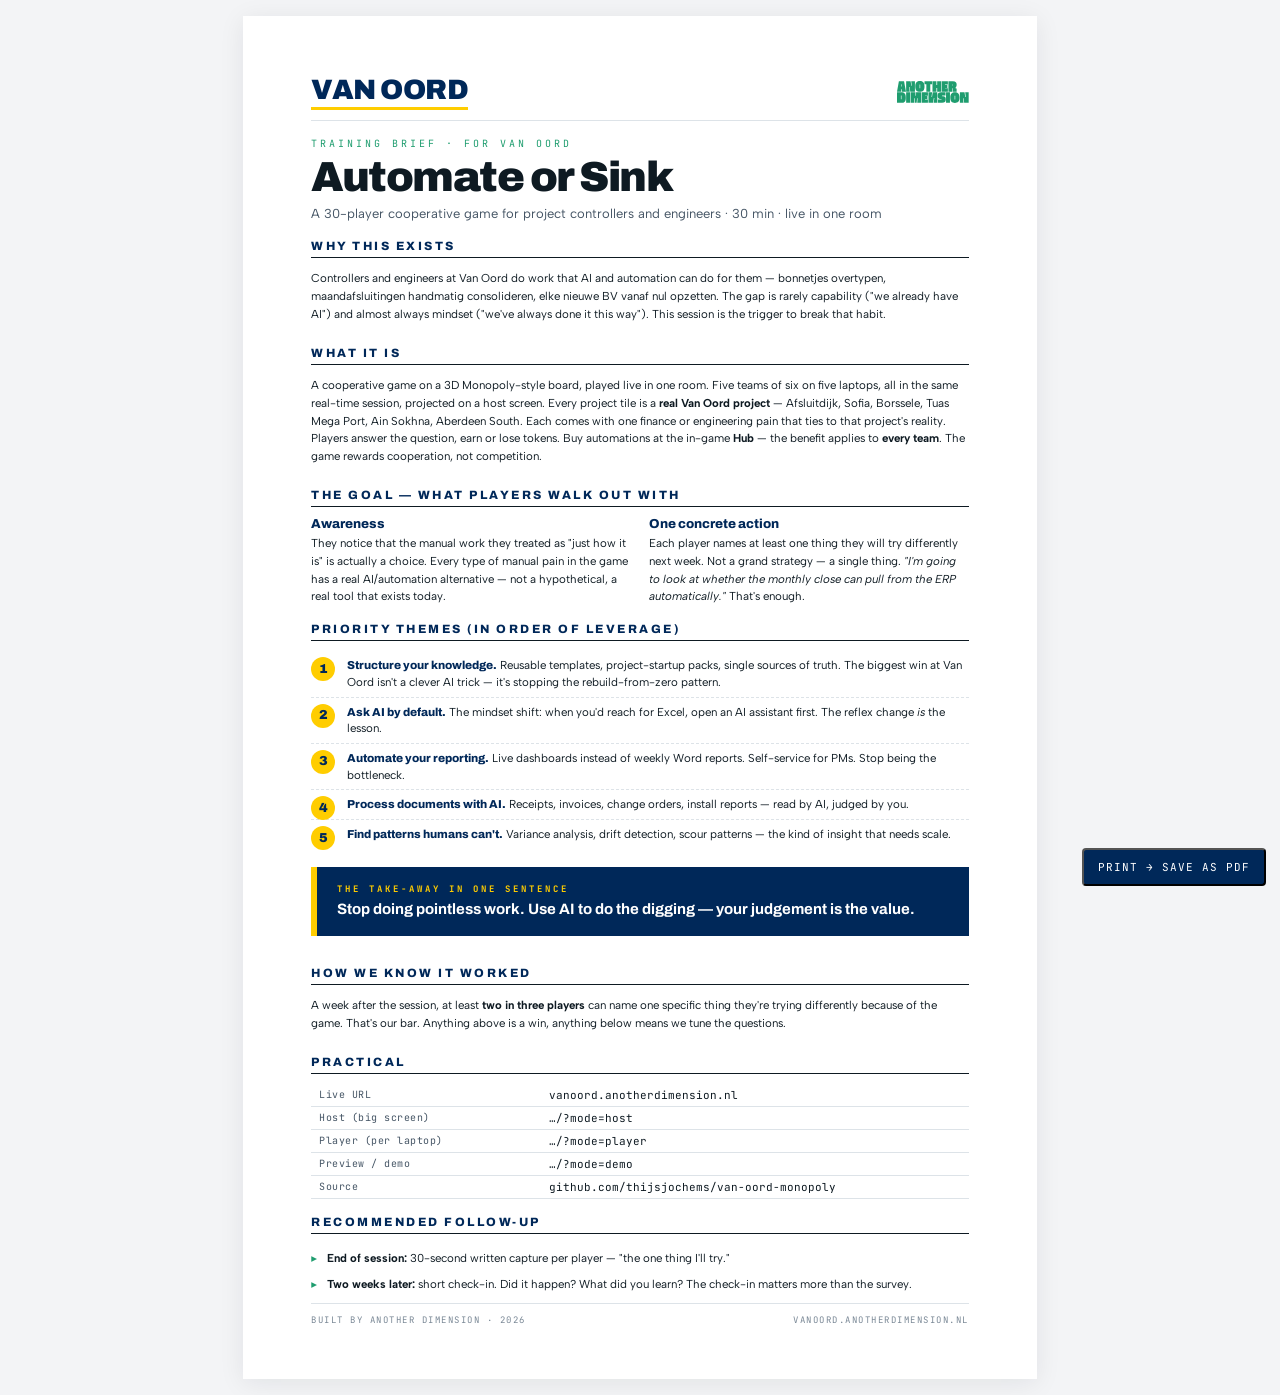
==== briefing.html @ 9d9e0f84 "Add BRIEFING.md + printable briefing.html (one-pager for the client) - BRIEFING.md: markdown source," ====
<!doctype html>
<html lang="en">
<head>
  <meta charset="utf-8">
  <title>Briefing — Van Oord · Automate or Sink</title>
  <meta name="viewport" content="width=device-width, initial-scale=1">
  <link rel="preconnect" href="https://fonts.googleapis.com">
  <link rel="preconnect" href="https://fonts.gstatic.com" crossorigin>
  <link href="https://fonts.googleapis.com/css2?family=Archivo:wght@400;500;700;800;900&family=Albert+Sans:wght@400;500;600;700&family=JetBrains+Mono:wght@400;500;700&display=swap" rel="stylesheet">
  <style>
    /* ============================================================================
       Self-contained briefing — open in a browser, Cmd/Ctrl+P → Save as PDF.
       A4 portrait. Tuned to fit on a single page in Chrome/Edge with default
       margins set to "None" or "Minimum" in the print dialog.
       ============================================================================ */
    :root {
      --ink: #0E1A22;
      --ink-soft: #455565;
      --ink-faint: #7A8896;
      --line: #DDE3E8;
      --vo-navy: #002859;
      --vo-yellow: #FFCD00;
      --ad-green: #54fcbc;
      --ad-green-dark: #1F9D6F;
      --t-display: 'Archivo', sans-serif;
      --t-body: 'Albert Sans', system-ui, sans-serif;
      --t-mono: 'JetBrains Mono', ui-monospace, monospace;
    }
    * { box-sizing: border-box; }
    html, body { margin: 0; padding: 0; background: #f3f4f6; }
    body { font-family: var(--t-body); color: var(--ink); }
    .page {
      width: 210mm;
      min-height: 297mm;
      background: #fff;
      margin: 16px auto;
      padding: 16mm 18mm 14mm;
      box-shadow: 0 4px 24px rgba(14, 26, 34, 0.08);
      position: relative;
      display: flex;
      flex-direction: column;
    }

    /* ============================================================================
       Header — Van Oord wordmark (left) + AD logotype (right)
       ============================================================================ */
    header.briefing-head {
      display: flex; justify-content: space-between; align-items: center;
      padding-bottom: 12px;
      border-bottom: 1px solid var(--line);
      margin-bottom: 16px;
    }
    .vo-mark {
      font-family: var(--t-display);
      font-weight: 900;
      font-size: 28px;
      letter-spacing: -0.5px;
      color: var(--vo-navy);
      line-height: 1;
      position: relative;
      padding-bottom: 4px;
    }
    .vo-mark::after {
      content: ''; position: absolute; left: 0; right: 0; bottom: -2px;
      height: 3px; background: var(--vo-yellow);
    }
    .ad-mark {
      height: 22px;
      display: flex; align-items: center;
    }
    .ad-mark svg { height: 22px; width: auto; }

    /* ============================================================================
       Title block
       ============================================================================ */
    .title-block { margin-bottom: 18px; }
    .title-eye {
      font-family: var(--t-mono);
      font-size: 10px;
      letter-spacing: 3px;
      text-transform: uppercase;
      color: var(--ad-green-dark);
      margin-bottom: 6px;
    }
    .title-block h1 {
      font-family: var(--t-display);
      font-weight: 900;
      font-size: 42px;
      letter-spacing: -1.5px;
      color: var(--ink);
      line-height: 1;
      margin: 0;
    }
    .title-block .sub {
      margin-top: 8px;
      font-size: 13px;
      color: var(--ink-soft);
    }

    /* ============================================================================
       Section headers + body
       ============================================================================ */
    h2.sec {
      font-family: var(--t-display);
      font-weight: 800;
      font-size: 12px;
      letter-spacing: 2.5px;
      text-transform: uppercase;
      color: var(--vo-navy);
      margin: 16px 0 6px;
      padding-bottom: 4px;
      border-bottom: 1.5px solid var(--ink);
    }
    h2.sec:first-of-type { margin-top: 0; }
    p, ol, ul {
      font-size: 11.5px;
      line-height: 1.55;
      margin: 6px 0;
      color: var(--ink);
    }
    p strong, li strong { color: var(--ink); }
    .em { font-style: italic; }

    /* Two-column layout for goal block */
    .two-col {
      display: grid;
      grid-template-columns: 1fr 1fr;
      gap: 18px;
      margin-top: 4px;
    }
    .two-col .col h3 {
      font-family: var(--t-display); font-weight: 800;
      font-size: 13px; margin: 0 0 4px;
      color: var(--vo-navy);
    }
    .two-col .col p { margin: 0; }

    /* Priority themes list */
    ol.themes {
      list-style: none; padding: 0; margin: 4px 0;
      counter-reset: theme;
    }
    ol.themes li {
      counter-increment: theme;
      position: relative;
      padding: 6px 0 6px 36px;
      border-bottom: 1px dashed var(--line);
      font-size: 11.5px;
      line-height: 1.45;
    }
    ol.themes li:last-child { border-bottom: none; }
    ol.themes li::before {
      content: counter(theme);
      position: absolute; left: 0; top: 6px;
      width: 24px; height: 24px;
      background: var(--vo-yellow);
      color: var(--vo-navy);
      font-family: var(--t-display); font-weight: 900;
      font-size: 13px;
      display: grid; place-items: center;
      border-radius: 50%;
    }
    ol.themes li b {
      font-family: var(--t-display); font-weight: 800;
      color: var(--vo-navy);
    }

    /* Take-away callout */
    .takeaway {
      margin: 14px 0;
      padding: 16px 20px;
      background: var(--vo-navy);
      color: #fff;
      border-left: 6px solid var(--vo-yellow);
      font-family: var(--t-display);
      font-weight: 700;
      font-size: 15px;
      line-height: 1.4;
    }
    .takeaway .lbl {
      display: block;
      font-family: var(--t-mono); font-size: 9px;
      font-weight: 700; letter-spacing: 3px; text-transform: uppercase;
      color: var(--vo-yellow);
      margin-bottom: 4px;
    }

    /* Practical table */
    table.practical {
      width: 100%; border-collapse: collapse; margin-top: 4px;
      font-size: 11px;
    }
    table.practical td {
      padding: 4px 8px; border-bottom: 1px solid var(--line);
      vertical-align: top;
    }
    table.practical td.k {
      width: 35%; font-family: var(--t-mono);
      font-size: 10px; color: var(--ink-soft);
      letter-spacing: 0.5px;
    }
    table.practical td.v {
      font-family: var(--t-mono);
      color: var(--ink);
    }

    /* Follow-up bullets */
    ul.followup { list-style: none; padding: 0; margin: 6px 0; }
    ul.followup li {
      padding: 4px 0 4px 16px;
      position: relative;
      font-size: 11.5px;
    }
    ul.followup li::before {
      content: '▸'; position: absolute; left: 0; top: 4px;
      color: var(--ad-green-dark); font-weight: 700;
    }

    /* Footer */
    footer.briefing-foot {
      margin-top: auto;
      padding-top: 10px;
      border-top: 1px solid var(--line);
      display: flex; justify-content: space-between; align-items: center;
      font-family: var(--t-mono);
      font-size: 9px;
      color: var(--ink-faint);
      letter-spacing: 1.5px;
      text-transform: uppercase;
    }

    /* ============================================================================
       Print rules — Cmd/Ctrl+P → Save as PDF
       ============================================================================ */
    @page {
      size: A4 portrait;
      margin: 0;
    }
    @media print {
      html, body { background: #fff; }
      .page {
        margin: 0; box-shadow: none;
        width: 210mm; min-height: 297mm;
      }
      /* Hide the print hint when actually printing */
      .print-hint { display: none !important; }
    }

    /* On-screen helper */
    .print-hint {
      position: fixed;
      bottom: 14px; right: 14px;
      background: var(--vo-navy); color: #fff;
      padding: 10px 14px;
      font-family: var(--t-mono); font-size: 11px;
      letter-spacing: 1px; text-transform: uppercase;
      border-radius: 4px;
      z-index: 99;
      cursor: pointer;
    }
    .print-hint:hover { background: #003d80; }
  </style>
</head>
<body>

<div class="page">

  <header class="briefing-head">
    <div class="vo-mark">VAN&nbsp;OORD</div>
    <div class="ad-mark" aria-label="Another Dimension">
      <!-- AD logotype, sourced from another-dimension-studio/public/logos -->
      <svg xmlns="http://www.w3.org/2000/svg" viewBox="0 0 840.3335 257.8983">
        <g fill="#1F9D6F">
          <path d="M22.1129,1.8497h60.6768l22.2893,123.3615h-48.4708l-.3536-28.6243h-7.0759l-.354,28.6243H0L22.1129,1.8497ZM49.7091,64.2695h6.0148l-.354-25.6694h-5.3069l-.354,25.6694Z"/>
          <path d="M344.1394,38.9691h-21.7593V1.8497h89.5124v37.1194h-21.7593v86.242h-45.9938V38.9691Z"/>
          <path d="M416.1674,1.8497h45.9938v45.7994h8.845V1.8497h45.9945v123.3615h-45.9945v-41.736h-8.845v41.736h-45.9938V1.8497Z"/>
          <path d="M523.4983,1.8497h73.06v38.7818h-34.1417v6.8328h27.7734v33.2409h-27.7734v5.725h34.1417v38.781h-73.06V1.8497Z"/>
          <path d="M686.3762,76.6409c9.3723-7.1984,13.0881-18.8348,13.0881-34.3451,0-26.2289-10.6134-40.4454-42.9878-40.4454h-53.4208v123.3596h47.5837l-4.7765-40.814h5.837l5.4835,40.814h41.9272v-36.564h-10.2599l-2.4747-12.0052ZM651.7,53.1875h-5.6565v-13.1107h5.6565v13.1107Z"/>
          <path d="M141.4309,69.0702l7.7616,56.1409h-41.9479s0-123.3614,0-123.3614h52.5177s8.8231,55.0324,8.8231,55.0324h6.1908s-7.7608-55.0324-7.7608-55.0324h43.1855s0,123.3613,0,123.3613h-53.5785s-8.9999-56.1409-8.9999-56.1409h-6.1916Z"/>
          <path d="M268.4305,0c-34.4956,0-53.9548,17.9173-53.9548,63.5302s19.4593,63.5304,53.9548,63.5304,53.9548-17.9173,53.9548-63.5304S302.9261,0,268.4305,0ZM272.011,85.2687h-7.1684v-43.4768h7.1684v43.4768Z"/>
          <path d="M50.0697,132.6875H0v123.361h50.0697c38.7356,0,53.0711-16.8018,53.0711-60.7602,0-45.6087-15.3964-62.6008-53.0711-62.6008ZM52.4635,215.037h-6.8186v-43.9947h6.8186v43.9947Z"/>
          <path d="M107.2445,132.6859h45.9963s0,123.3671,0,123.3671h-45.9963s0-123.3671,0-123.3671Z"/>
          <path d="M223.0152,171.4672l.5304-38.7835h59.5554s0,123.3671,0,123.3671h-45.2257s3.8919-53.3726,3.8919-53.3726h-6.0147s-4.9535,53.3726-4.9535,53.3726h-19.106s-4.9535-53.7423-4.9535-53.7423h-6.5458s4.7767,53.7423,4.7767,53.7423h-45.232s0-123.3671,0-123.3671h56.5542s.5308,38.7835.5308,38.7835h6.1919Z"/>
          <path d="M289.5986,132.686h73.0633s0,38.7829,0,38.7829h-34.1437s0,5.7253,0,5.7253h27.775s0,33.2424,0,33.2424h-27.775s0,6.833,0,6.833h34.1437s0,38.7836,0,38.7836h-73.0633s0-123.3671,0-123.3671Z"/>
          <path d="M431.7407,199.9097l-9.0003,56.1435h-53.581s0-123.3671,0-123.3671h43.1875s-7.7612,55.035-7.7612,55.035h6.1911s8.8235-55.035,8.8235-55.035h52.5201s0,123.3671,0,123.3671h-41.9499s7.7619-56.1435,7.7619-56.1435h-6.1919Z"/>
          <path d="M807.0522,188.8296l-7.7619-56.1435h41.0431s0,123.3671,0,123.3671h-51.6134s-8.8235-55.0349-8.8235-55.0349h-6.1911s7.7612,55.035,7.7612,55.035h-44.0942s0-123.3671,0-123.3671h54.4877s9.0003,56.1435,9.0003,56.1435h6.1919Z"/>
          <path d="M478.6142,256.0533v-38.9677s35.9121,0,35.9121,0c6.5462,0,7.7846-.5539,7.7846-3.6939,0-2.5853-.8848-3.1392-5.3078-3.1392h-10.9678c-19.814,0-30.6057-12.3734-30.6057-36.1975,0-28.2559,15.2141-41.3689,40.8663-41.3689h52.1878s0,38.4138,0,38.4138h-36.0889c-3.0079,0-3.8919,1.4776-3.8919,3.509,0,2.4012,1.4152,3.3241,5.3071,3.3241h6.7223c22.4675,0,31.1361,10.1579,31.1362,37.306,0,30.8412-11.1453,40.8142-43.6967,40.8143h-49.3574Z"/>
          <path d="M574.9171,132.6862h45.9959s0,123.3671,0,123.3671h-45.9959s0-123.3671,0-123.3671Z"/>
          <path d="M679.1427,130.8378c-34.4956,0-53.9548,17.9173-53.9548,63.5302s19.4593,63.5304,53.9548,63.5304,53.9548-17.9173,53.9548-63.5304-19.4592-63.5302-53.9548-63.5302ZM682.7231,216.1064h-7.1684v-43.4768h7.1684v43.4768Z"/>
        </g>
      </svg>
    </div>
  </header>

  <div class="title-block">
    <div class="title-eye">Training brief · For Van Oord</div>
    <h1>Automate or Sink</h1>
    <div class="sub">A 30-player cooperative game for project controllers and engineers · 30 min · live in one room</div>
  </div>

  <h2 class="sec">Why this exists</h2>
  <p>
    Controllers and engineers at Van Oord do work that AI and automation can do for them — bonnetjes overtypen, maandafsluitingen handmatig consolideren, elke nieuwe BV vanaf nul opzetten. The gap is rarely capability ("we already have AI") and almost always mindset ("we've always done it this way"). This session is the trigger to break that habit.
  </p>

  <h2 class="sec">What it is</h2>
  <p>
    A cooperative game on a 3D Monopoly-style board, played live in one room. Five teams of six on five laptops, all in the same real-time session, projected on a host screen. Every project tile is a <b>real Van Oord project</b> — Afsluitdijk, Sofia, Borssele, Tuas Mega Port, Ain Sokhna, Aberdeen South. Each comes with one finance or engineering pain that ties to that project's reality. Players answer the question, earn or lose tokens. Buy automations at the in-game <b>Hub</b> — the benefit applies to <b>every team</b>. The game rewards cooperation, not competition.
  </p>

  <h2 class="sec">The goal — what players walk out with</h2>
  <div class="two-col">
    <div class="col">
      <h3>Awareness</h3>
      <p>They notice that the manual work they treated as "just how it is" is actually a choice. Every type of manual pain in the game has a real AI/automation alternative — not a hypothetical, a real tool that exists today.</p>
    </div>
    <div class="col">
      <h3>One concrete action</h3>
      <p>Each player names at least one thing they will try differently next week. Not a grand strategy — a single thing. <span class="em">"I'm going to look at whether the monthly close can pull from the ERP automatically."</span> That's enough.</p>
    </div>
  </div>

  <h2 class="sec">Priority themes (in order of leverage)</h2>
  <ol class="themes">
    <li><b>Structure your knowledge.</b> Reusable templates, project-startup packs, single sources of truth. The biggest win at Van Oord isn't a clever AI trick — it's stopping the rebuild-from-zero pattern.</li>
    <li><b>Ask AI by default.</b> The mindset shift: when you'd reach for Excel, open an AI assistant first. The reflex change <i>is</i> the lesson.</li>
    <li><b>Automate your reporting.</b> Live dashboards instead of weekly Word reports. Self-service for PMs. Stop being the bottleneck.</li>
    <li><b>Process documents with AI.</b> Receipts, invoices, change orders, install reports — read by AI, judged by you.</li>
    <li><b>Find patterns humans can't.</b> Variance analysis, drift detection, scour patterns — the kind of insight that needs scale.</li>
  </ol>

  <div class="takeaway">
    <span class="lbl">The take-away in one sentence</span>
    Stop doing pointless work. Use AI to do the digging — your judgement is the value.
  </div>

  <h2 class="sec">How we know it worked</h2>
  <p>
    A week after the session, at least <b>two in three players</b> can name one specific thing they're trying differently because of the game. That's our bar. Anything above is a win, anything below means we tune the questions.
  </p>

  <h2 class="sec">Practical</h2>
  <table class="practical">
    <tr><td class="k">Live URL</td><td class="v">vanoord.anotherdimension.nl</td></tr>
    <tr><td class="k">Host (big screen)</td><td class="v">…/?mode=host</td></tr>
    <tr><td class="k">Player (per laptop)</td><td class="v">…/?mode=player</td></tr>
    <tr><td class="k">Preview / demo</td><td class="v">…/?mode=demo</td></tr>
    <tr><td class="k">Source</td><td class="v">github.com/thijsjochems/van-oord-monopoly</td></tr>
  </table>

  <h2 class="sec">Recommended follow-up</h2>
  <ul class="followup">
    <li><b>End of session:</b> 30-second written capture per player — "the one thing I'll try."</li>
    <li><b>Two weeks later:</b> short check-in. Did it happen? What did you learn? The check-in matters more than the survey.</li>
  </ul>

  <footer class="briefing-foot">
    <span>Built by Another Dimension · 2026</span>
    <span>vanoord.anotherdimension.nl</span>
  </footer>

</div>

<button class="print-hint" onclick="window.print()">Print → Save as PDF</button>

</body>
</html>
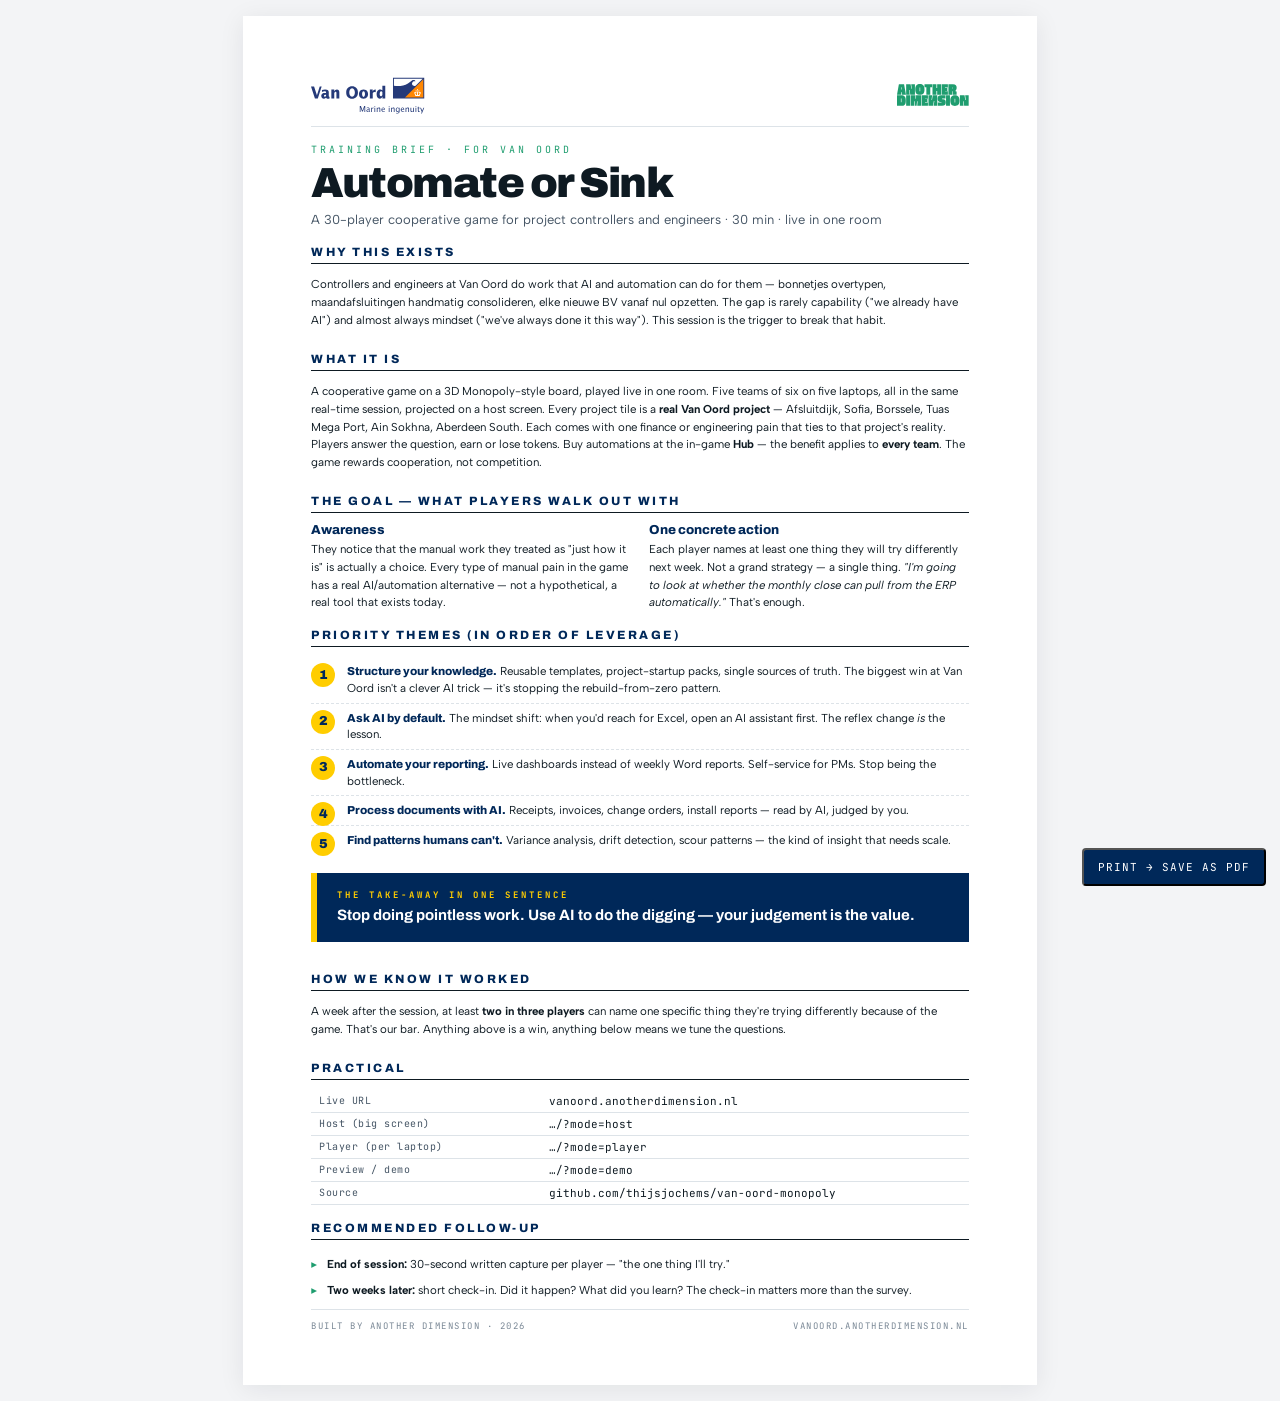
==== commit 60be6bf0: "Use real logos: Van Oord SVG + Another Dimension SVGs Replaces the hand-rolled "VAN OORD" wordmark a" ====
--- a/briefing.html
+++ b/briefing.html
@@ -51,19 +51,10 @@
       margin-bottom: 16px;
     }
     .vo-mark {
-      font-family: var(--t-display);
-      font-weight: 900;
-      font-size: 28px;
-      letter-spacing: -0.5px;
-      color: var(--vo-navy);
-      line-height: 1;
-      position: relative;
-      padding-bottom: 4px;
-    }
-    .vo-mark::after {
-      content: ''; position: absolute; left: 0; right: 0; bottom: -2px;
-      height: 3px; background: var(--vo-yellow);
-    }
+      height: 38px;
+      display: flex; align-items: center;
+    }
+    .vo-mark svg { height: 38px; width: auto; }
     .ad-mark {
       height: 22px;
       display: flex; align-items: center;
@@ -266,9 +257,12 @@
 <div class="page">
 
   <header class="briefing-head">
-    <div class="vo-mark">VAN&nbsp;OORD</div>
+    <div class="vo-mark" aria-label="Van Oord">
+      <!-- Van Oord logo, sourced from vanoord.com -->
+      <svg fill="none" height="80" viewBox="0 0 240 80" width="240" xmlns="http://www.w3.org/2000/svg"><path clip-rule="evenodd" d="m172.616 47.4493h65.766v-43.82821h-65.766z" fill="#253a79" fill-rule="evenodd"/><path clip-rule="evenodd" d="m236.434 45.496v-38.55069l-38.54 38.55069z" fill="#ff8702" fill-rule="evenodd"/><path clip-rule="evenodd" d="m174.565 5.57031v14.87069c9.324 1.1464 20.804.8501 29.505-4.8919 3.161-2.0858 5.556-4.588 8.51-6.17567.003-.00172.006-.00258.009-.00343l-.008-.00258c2.039-1.09568 4.763-1.20989 6.371.22841 1.608 1.43917.445 1.64607.445 1.64607l-.917-.042-1.08-.0799c-.009-.0009-.019-.0009-.028-.0017l-.002.0026-.005-.0026c-.831-.0464-1.752.1477-2.668.814-3.146 2.2884-2.404 6.7175.276 8.2554 1.474.8467 3.835 1.2975 5.84-.3718l14.242-14.24559z" fill="#fffffe" fill-rule="evenodd"/><path clip-rule="evenodd" d="m225.663 28.7199-1.407-1.4074-1.405 1.4074 1.405 1.4065z" fill="#fffffe" fill-rule="evenodd"/><path clip-rule="evenodd" d="m226.899 33.5184-.497 1.8659 2.736.7462-.047.0936c-.567 1.0502-1.307 2.5305-1.784 3.8864h-2.086v-6.7785h-1.927v6.7785h-2.086c-.479-1.3559-1.217-2.8362-1.785-3.8864l-.047-.0936 2.737-.7462-.498-1.8659-4.912 1.306s2.86 4.7262 3.047 7.2138h9.015c.187-2.4876 3.047-7.2138 3.047-7.2138z" fill="#fffffe" fill-rule="evenodd"/><path clip-rule="evenodd" d="m219.75 32.2158h9.015v-1.3877h-9.015z" fill="#fffffe" fill-rule="evenodd"/><path d="m112.496 75.5502v-9.9341l-3.353 9.1278h-1.684l-3.264-9.1476v9.9539h-1.484v-12.226h2.401l3.389 9.4567 3.484-9.4567h2.143v12.226z" fill="#253a79"/><path d="m123.387 75.7494c-.842 0-1.281-.5891-1.447-1.3379-.805.7325-1.685 1.3379-2.82 1.3379-1.432 0-2.566-.9884-2.566-2.4559 0-.9179.383-1.6323 1.118-2.163 1.172-.863 2.638-.8802 4.03-.8802v-1.0819c0-1.1-.513-1.5585-1.593-1.5585-.989 0-1.926.3495-2.788.7882v-1.3378c.917-.4027 2.035-.6775 3.043-.6775.862 0 1.798.2009 2.421.8596.513.5512.55 1.2098.55 1.926v4.0684c0 .6793.036 1.3765.898 1.3765.091 0 .181 0 .274-.0197l.109.8981c-.383.1649-.804.2577-1.229.2577zm-1.685-4.5468c-.182 0-.385-.0172-.567-.0172-1.136 0-2.971.4217-2.971 1.8505 0 .8063.641 1.3937 1.432 1.3937.788 0 1.5-.4217 2.106-.8982z" fill="#253a79"/><path d="m130.852 67.8117c-1.212 0-2.017.8415-2.566 1.8315v5.9044h-1.632v-8.9639h1.632v1.6865c.566-1.0991 1.539-1.8874 2.803-1.8874.164 0 .351 0 .514.0352v1.5207c-.256-.0901-.475-.127-.751-.127z" fill="#253a79"/><path d="m133.565 64.9549h1.63v-1.6307h-1.63zm0 10.5953h1.63v-8.963h-1.63z" fill="#253a79"/><path d="m144.162 75.5476v-6.2513c0-.8243-.332-1.5018-1.265-1.5018-1.283 0-2.145.9523-2.806 1.9423v5.8108h-1.629v-8.963h1.629v1.6856c.716-1.0639 1.815-1.8874 3.137-1.8874 1.65 0 2.565 1.1361 2.565 2.7315v6.4333z" fill="#253a79"/><path d="m149.88 71.3134c.201 1.9415 1.049 3.2063 3.133 3.2063.9 0 1.653-.2378 2.496-.5495v1.2837c-.917.255-1.853.4955-2.806.4955-2.747 0-4.472-2.0343-4.472-4.7125 0-2.3468 1.319-4.6541 3.905-4.6541 2.603 0 3.408 2.2171 3.408 4.4532v.4774zm3.832-2.5847c-.273-.7152-.915-1.118-1.667-1.118-1.485 0-1.98 1.2082-2.089 2.4928h3.957c-.017-.4603-.037-.9351-.201-1.3748z" fill="#253a79"/><path d="m163.726 64.9549h1.631v-1.6307h-1.631zm0 10.5953h1.631v-8.963h-1.631z" fill="#253a79"/><path d="m174.318 75.5476v-6.2513c0-.8243-.329-1.5018-1.263-1.5018-1.283 0-2.146.9523-2.804 1.9423v5.8108h-1.632v-8.963h1.632v1.6856c.714-1.0639 1.813-1.8874 3.131-1.8874 1.65 0 2.568 1.1361 2.568 2.7315v6.4333z" fill="#253a79"/><path d="m186.491 73.9161c0 1.1901-.091 2.6378-.806 3.6468-.77 1.1-2.272 1.4477-3.537 1.4477-1.025 0-2.033-.1648-3.006-.4937l.186-1.3937c.915.4397 1.759.6595 2.783.6595 1.963 0 2.751-1.0252 2.751-2.9161v-1.4108c-.571 1.1747-1.669 1.8908-2.969 1.8908-2.456 0-3.501-2.1639-3.501-4.3458 0-2.3476 1.301-4.618 3.883-4.618 1.138 0 1.854.3821 2.587 1.2271v-1.0262h1.629zm-1.629-5.1874c-.642-.6792-1.394-1.1188-2.346-1.1188-1.87 0-2.401 1.8504-2.401 3.3909 0 1.3937.403 2.9153 2.089 2.9153 1.118 0 1.961-.6621 2.658-1.4675z" fill="#253a79"/><path d="m190.582 71.3134c.199 1.9415 1.047 3.2063 3.133 3.2063.9 0 1.651-.2378 2.494-.5495v1.2837c-.917.255-1.852.4955-2.806.4955-2.748 0-4.47-2.0343-4.47-4.7125 0-2.3468 1.318-4.6541 3.903-4.6541 2.603 0 3.409 2.2171 3.409 4.4532v.4774zm3.829-2.5847c-.272-.7152-.914-1.118-1.664-1.118-1.486 0-1.983 1.2082-2.092 2.4928h3.96c-.018-.4603-.038-.9351-.204-1.3748z" fill="#253a79"/><path d="m204.769 75.5476v-6.2513c0-.8243-.328-1.5018-1.263-1.5018-1.283 0-2.146.9523-2.802 1.9423v5.8108h-1.634v-8.963h1.634v1.6856c.712-1.0639 1.813-1.8874 3.132-1.8874 1.648 0 2.565 1.1361 2.565 2.7315v6.4333z" fill="#253a79"/><path d="m215.147 75.5489v-1.6873c-.713 1.063-1.796 1.8891-3.133 1.8891-1.631 0-2.567-1.1549-2.567-2.7306v-6.4342h1.633v6.2126c0 .4225.036.8072.331 1.1369.236.2559.586.4216.933.4216 1.246 0 2.161-1.0089 2.803-1.9612v-5.8099h1.633v8.963z" fill="#253a79"/><path d="m220.046 64.9549h1.631v-1.6307h-1.631zm0 10.5953h1.631v-8.963h-1.631z" fill="#253a79"/><path d="m226.625 67.8149v4.9666c0 1.0819.348 1.7612 1.521 1.7612.276 0 .532-.037.788-.11v1.118c-.422.1091-.862.2018-1.302.2018-1.666 0-2.637-1.0261-2.637-2.6782v-5.2594h-1.119v-1.228h1.119v-1.6315l1.63-.1468v1.7783h2.345v1.228z" fill="#253a79"/><path d="m233.463 78.8128h-1.684l1.463-3.2639-3.481-8.963h1.757l2.568 6.745 2.731-6.745h1.558z" fill="#253a79"/><path d="m0 22.3086h6.46848l5.99272 18.2883h.0627l5.8717-18.2883h4.0393l-8.0794 25.0882h-6.08894z" fill="#253a79"/><path d="m38.9959 47.397c-1.0132.2765-2.0531.4147-3.0904.4147-1.6744 0-3.378-.2739-4.1998-2.0788h-.3787c-1.1343 1.3867-2.5237 2.0788-4.2573 2.0788-2.9659 0-5.4896-2.1493-5.4896-5.5849 0-5.4483 4.9537-6.629 7.0017-6.629h3.1239v-1.179c0-1.7337-1.0072-2.4988-3.0294-2.4988-1.86 0-3.9758.5221-5.5824 1.5989v-4.1663c2.0815-.8304 4.2565-1.1807 6.4367-1.1807 6.4677 0 7.8862 2.6387 7.8862 6.283v7.3194c0 .7994-.0309 1.8762.9781 1.8762h.601zm-7.2902-8.0502h-1.2322c-1.0399 0-3.1832.1039-3.1832 2.358 0 1.1472.7231 1.9457 1.7998 1.9457 1.0391 0 1.9862-.6234 2.6156-1.4915z" fill="#253a79"/><path d="m48.5783 32.127h.3778c1.0416-2.3588 3.154-3.9551 5.5875-3.9551 3.4682 0 5.0791 2.5666 5.0791 5.8648v13.3594h-6.0906v-11.2779c0-1.2494.0644-2.9488-1.4821-2.9488-1.3902 0-2.4301 1.562-3.0939 2.7401v11.4866h-6.0889v-18.8069h6.0889z" fill="#253a79"/><path d="m86.4925 21.6836c7.4113 0 12.3359 4.8567 12.3359 13.1842 0 8.3302-4.9246 13.1517-12.3359 13.1517-7.4121 0-12.3685-4.8215-12.3685-13.1517 0-8.3275 4.9564-13.1842 12.3685-13.1842zm0 22.1738c4.2917 0 5.8683-4.964 5.8683-8.9896 0-4.0238-1.5766-9.0222-5.8683-9.0222-4.3235 0-5.9034 4.9984-5.9034 9.0222 0 4.0256 1.5799 8.9896 5.9034 8.9896z" fill="#253a79"/><path d="m101.098 37.9944c0-3.4382 1.391-9.8225 9.496-9.8225 8.109 0 9.528 6.3843 9.528 9.8225 0 3.4339-1.419 9.8182-9.528 9.8182-8.105 0-9.496-6.3843-9.496-9.8182zm9.496 6.0735c2.461 0 3.061-4.0625 3.061-6.0735 0-2.0128-.6-6.0726-3.061-6.0726-2.429 0-3.029 4.0598-3.029 6.0726 0 2.011.6 6.0735 3.029 6.0735z" fill="#253a79"/><path d="m129.617 32.127h.377c1.039-2.3588 3.155-3.9551 5.584-3.9551h.691v5.8991c-.724-.3477-1.512-.4843-2.3-.4843-1.673 0-3.061.7265-3.975 2.3228v11.4866h-6.093v-18.8069h6.093z" fill="#253a79"/><path d="m150.625 43.8578h-.377c-.949 2.4635-2.996 3.9542-5.427 3.9542-4.954 0-6.657-4.6472-6.657-9.3683 0-5.0653 1.988-10.2707 7.29-10.2707 2.144 0 3.152.693 4.794 2.0815h.377l-.377-1.665v-7.9489h6.089v26.7575h-6.089zm-.377-9.9264c-.601-1.0399-1.484-1.8007-2.62-1.8007-2.366 0-2.995 3.816-2.995 5.7927 0 1.8736.472 4.8919 2.71 4.8919 1.421 0 2.334-1.3876 2.905-2.6362z" fill="#253a79"/></svg>
+    </div>
     <div class="ad-mark" aria-label="Another Dimension">
-      <!-- AD logotype, sourced from another-dimension-studio/public/logos -->
+      <!-- AD logotype, sourced from anotherdimension.nl/logos -->
       <svg xmlns="http://www.w3.org/2000/svg" viewBox="0 0 840.3335 257.8983">
         <g fill="#1F9D6F">
           <path d="M22.1129,1.8497h60.6768l22.2893,123.3615h-48.4708l-.3536-28.6243h-7.0759l-.354,28.6243H0L22.1129,1.8497ZM49.7091,64.2695h6.0148l-.354-25.6694h-5.3069l-.354,25.6694Z"/>
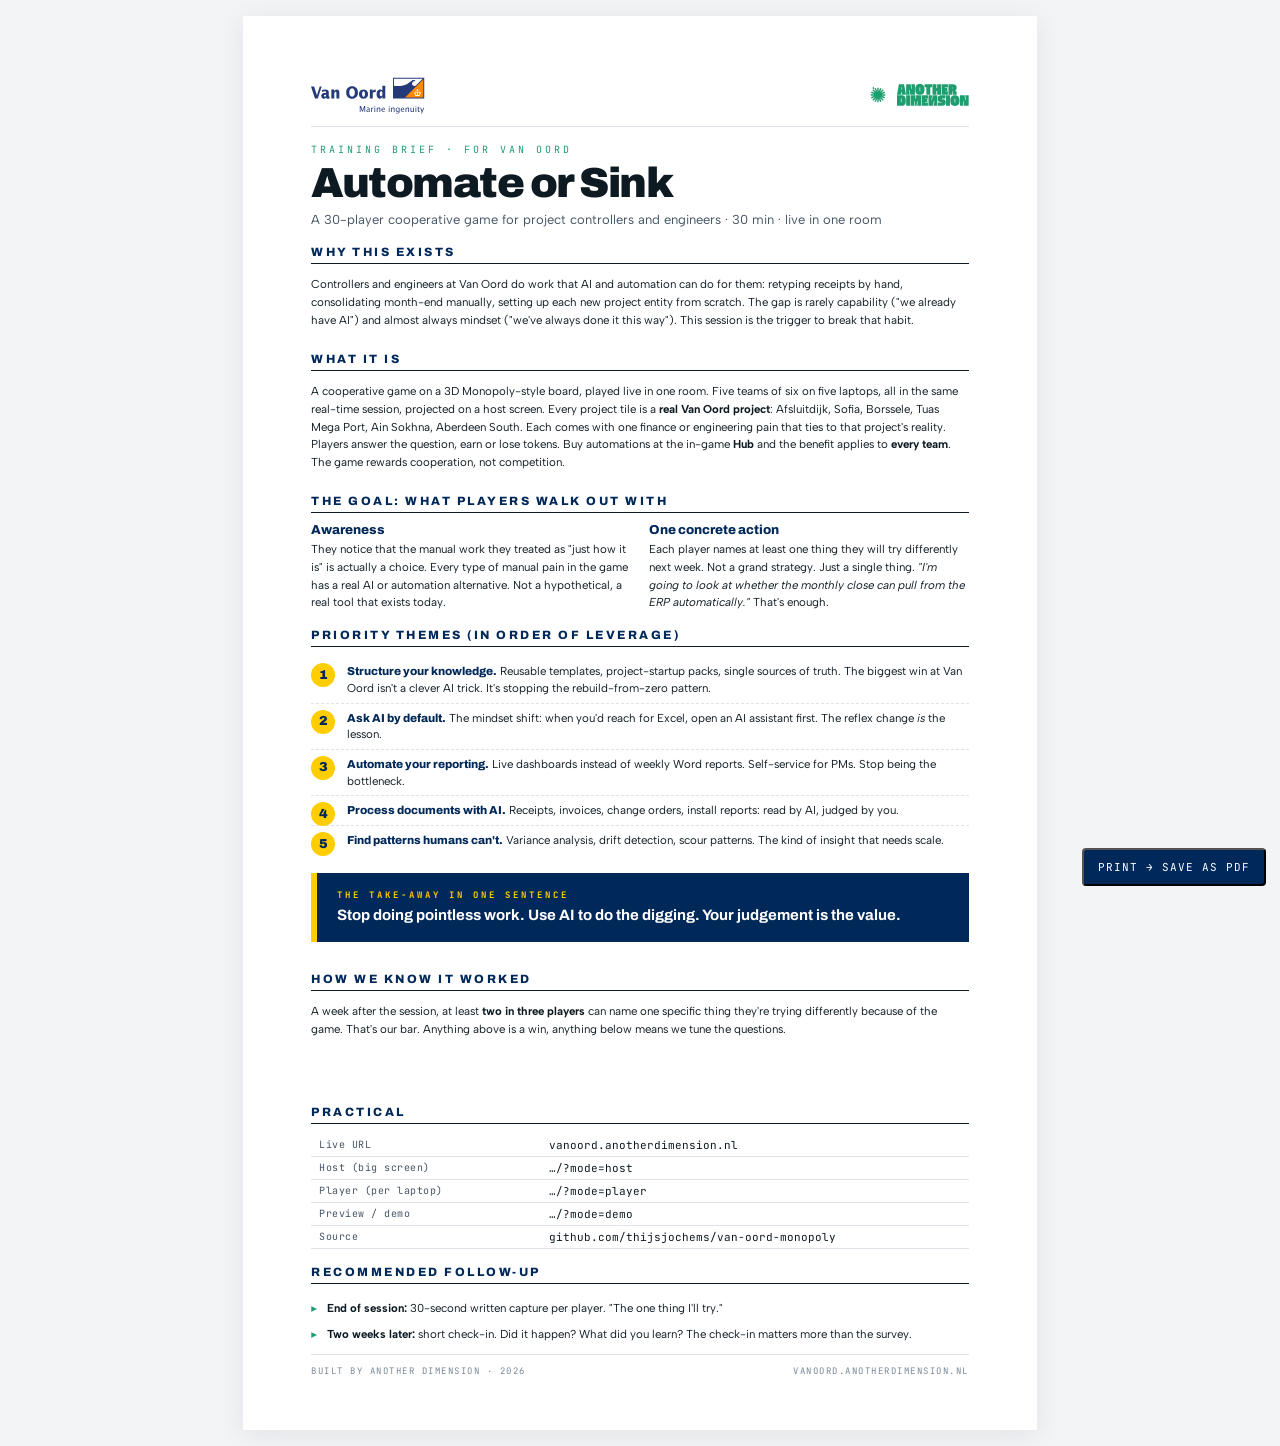
==== commit 04187a13: "Briefing v2: AD round mark, English copy, em-dashes out, page break - Header now carries the round A" ====
--- a/briefing.html
+++ b/briefing.html
@@ -55,10 +55,12 @@
       display: flex; align-items: center;
     }
     .vo-mark svg { height: 38px; width: auto; }
-    .ad-mark {
-      height: 22px;
-      display: flex; align-items: center;
-    }
+    .ad-cluster {
+      display: flex; align-items: center; gap: 10px;
+    }
+    .ad-round { height: 18px; display: flex; align-items: center; }
+    .ad-round svg { height: 18px; width: 18px; }
+    .ad-mark { height: 22px; display: flex; align-items: center; }
     .ad-mark svg { height: 22px; width: auto; }
 
     /* ============================================================================
@@ -103,6 +105,13 @@
       border-bottom: 1.5px solid var(--ink);
     }
     h2.sec:first-of-type { margin-top: 0; }
+    /* Force the Practical block onto page 2 so the table doesn't split */
+    h2.sec.page-break {
+      page-break-before: always;
+      break-before: page;
+      padding-top: 16mm;
+      margin-top: 0;
+    }
     p, ol, ul {
       font-size: 11.5px;
       line-height: 1.55;
@@ -261,10 +270,18 @@
       <!-- Van Oord logo, sourced from vanoord.com -->
       <svg fill="none" height="80" viewBox="0 0 240 80" width="240" xmlns="http://www.w3.org/2000/svg"><path clip-rule="evenodd" d="m172.616 47.4493h65.766v-43.82821h-65.766z" fill="#253a79" fill-rule="evenodd"/><path clip-rule="evenodd" d="m236.434 45.496v-38.55069l-38.54 38.55069z" fill="#ff8702" fill-rule="evenodd"/><path clip-rule="evenodd" d="m174.565 5.57031v14.87069c9.324 1.1464 20.804.8501 29.505-4.8919 3.161-2.0858 5.556-4.588 8.51-6.17567.003-.00172.006-.00258.009-.00343l-.008-.00258c2.039-1.09568 4.763-1.20989 6.371.22841 1.608 1.43917.445 1.64607.445 1.64607l-.917-.042-1.08-.0799c-.009-.0009-.019-.0009-.028-.0017l-.002.0026-.005-.0026c-.831-.0464-1.752.1477-2.668.814-3.146 2.2884-2.404 6.7175.276 8.2554 1.474.8467 3.835 1.2975 5.84-.3718l14.242-14.24559z" fill="#fffffe" fill-rule="evenodd"/><path clip-rule="evenodd" d="m225.663 28.7199-1.407-1.4074-1.405 1.4074 1.405 1.4065z" fill="#fffffe" fill-rule="evenodd"/><path clip-rule="evenodd" d="m226.899 33.5184-.497 1.8659 2.736.7462-.047.0936c-.567 1.0502-1.307 2.5305-1.784 3.8864h-2.086v-6.7785h-1.927v6.7785h-2.086c-.479-1.3559-1.217-2.8362-1.785-3.8864l-.047-.0936 2.737-.7462-.498-1.8659-4.912 1.306s2.86 4.7262 3.047 7.2138h9.015c.187-2.4876 3.047-7.2138 3.047-7.2138z" fill="#fffffe" fill-rule="evenodd"/><path clip-rule="evenodd" d="m219.75 32.2158h9.015v-1.3877h-9.015z" fill="#fffffe" fill-rule="evenodd"/><path d="m112.496 75.5502v-9.9341l-3.353 9.1278h-1.684l-3.264-9.1476v9.9539h-1.484v-12.226h2.401l3.389 9.4567 3.484-9.4567h2.143v12.226z" fill="#253a79"/><path d="m123.387 75.7494c-.842 0-1.281-.5891-1.447-1.3379-.805.7325-1.685 1.3379-2.82 1.3379-1.432 0-2.566-.9884-2.566-2.4559 0-.9179.383-1.6323 1.118-2.163 1.172-.863 2.638-.8802 4.03-.8802v-1.0819c0-1.1-.513-1.5585-1.593-1.5585-.989 0-1.926.3495-2.788.7882v-1.3378c.917-.4027 2.035-.6775 3.043-.6775.862 0 1.798.2009 2.421.8596.513.5512.55 1.2098.55 1.926v4.0684c0 .6793.036 1.3765.898 1.3765.091 0 .181 0 .274-.0197l.109.8981c-.383.1649-.804.2577-1.229.2577zm-1.685-4.5468c-.182 0-.385-.0172-.567-.0172-1.136 0-2.971.4217-2.971 1.8505 0 .8063.641 1.3937 1.432 1.3937.788 0 1.5-.4217 2.106-.8982z" fill="#253a79"/><path d="m130.852 67.8117c-1.212 0-2.017.8415-2.566 1.8315v5.9044h-1.632v-8.9639h1.632v1.6865c.566-1.0991 1.539-1.8874 2.803-1.8874.164 0 .351 0 .514.0352v1.5207c-.256-.0901-.475-.127-.751-.127z" fill="#253a79"/><path d="m133.565 64.9549h1.63v-1.6307h-1.63zm0 10.5953h1.63v-8.963h-1.63z" fill="#253a79"/><path d="m144.162 75.5476v-6.2513c0-.8243-.332-1.5018-1.265-1.5018-1.283 0-2.145.9523-2.806 1.9423v5.8108h-1.629v-8.963h1.629v1.6856c.716-1.0639 1.815-1.8874 3.137-1.8874 1.65 0 2.565 1.1361 2.565 2.7315v6.4333z" fill="#253a79"/><path d="m149.88 71.3134c.201 1.9415 1.049 3.2063 3.133 3.2063.9 0 1.653-.2378 2.496-.5495v1.2837c-.917.255-1.853.4955-2.806.4955-2.747 0-4.472-2.0343-4.472-4.7125 0-2.3468 1.319-4.6541 3.905-4.6541 2.603 0 3.408 2.2171 3.408 4.4532v.4774zm3.832-2.5847c-.273-.7152-.915-1.118-1.667-1.118-1.485 0-1.98 1.2082-2.089 2.4928h3.957c-.017-.4603-.037-.9351-.201-1.3748z" fill="#253a79"/><path d="m163.726 64.9549h1.631v-1.6307h-1.631zm0 10.5953h1.631v-8.963h-1.631z" fill="#253a79"/><path d="m174.318 75.5476v-6.2513c0-.8243-.329-1.5018-1.263-1.5018-1.283 0-2.146.9523-2.804 1.9423v5.8108h-1.632v-8.963h1.632v1.6856c.714-1.0639 1.813-1.8874 3.131-1.8874 1.65 0 2.568 1.1361 2.568 2.7315v6.4333z" fill="#253a79"/><path d="m186.491 73.9161c0 1.1901-.091 2.6378-.806 3.6468-.77 1.1-2.272 1.4477-3.537 1.4477-1.025 0-2.033-.1648-3.006-.4937l.186-1.3937c.915.4397 1.759.6595 2.783.6595 1.963 0 2.751-1.0252 2.751-2.9161v-1.4108c-.571 1.1747-1.669 1.8908-2.969 1.8908-2.456 0-3.501-2.1639-3.501-4.3458 0-2.3476 1.301-4.618 3.883-4.618 1.138 0 1.854.3821 2.587 1.2271v-1.0262h1.629zm-1.629-5.1874c-.642-.6792-1.394-1.1188-2.346-1.1188-1.87 0-2.401 1.8504-2.401 3.3909 0 1.3937.403 2.9153 2.089 2.9153 1.118 0 1.961-.6621 2.658-1.4675z" fill="#253a79"/><path d="m190.582 71.3134c.199 1.9415 1.047 3.2063 3.133 3.2063.9 0 1.651-.2378 2.494-.5495v1.2837c-.917.255-1.852.4955-2.806.4955-2.748 0-4.47-2.0343-4.47-4.7125 0-2.3468 1.318-4.6541 3.903-4.6541 2.603 0 3.409 2.2171 3.409 4.4532v.4774zm3.829-2.5847c-.272-.7152-.914-1.118-1.664-1.118-1.486 0-1.983 1.2082-2.092 2.4928h3.96c-.018-.4603-.038-.9351-.204-1.3748z" fill="#253a79"/><path d="m204.769 75.5476v-6.2513c0-.8243-.328-1.5018-1.263-1.5018-1.283 0-2.146.9523-2.802 1.9423v5.8108h-1.634v-8.963h1.634v1.6856c.712-1.0639 1.813-1.8874 3.132-1.8874 1.648 0 2.565 1.1361 2.565 2.7315v6.4333z" fill="#253a79"/><path d="m215.147 75.5489v-1.6873c-.713 1.063-1.796 1.8891-3.133 1.8891-1.631 0-2.567-1.1549-2.567-2.7306v-6.4342h1.633v6.2126c0 .4225.036.8072.331 1.1369.236.2559.586.4216.933.4216 1.246 0 2.161-1.0089 2.803-1.9612v-5.8099h1.633v8.963z" fill="#253a79"/><path d="m220.046 64.9549h1.631v-1.6307h-1.631zm0 10.5953h1.631v-8.963h-1.631z" fill="#253a79"/><path d="m226.625 67.8149v4.9666c0 1.0819.348 1.7612 1.521 1.7612.276 0 .532-.037.788-.11v1.118c-.422.1091-.862.2018-1.302.2018-1.666 0-2.637-1.0261-2.637-2.6782v-5.2594h-1.119v-1.228h1.119v-1.6315l1.63-.1468v1.7783h2.345v1.228z" fill="#253a79"/><path d="m233.463 78.8128h-1.684l1.463-3.2639-3.481-8.963h1.757l2.568 6.745 2.731-6.745h1.558z" fill="#253a79"/><path d="m0 22.3086h6.46848l5.99272 18.2883h.0627l5.8717-18.2883h4.0393l-8.0794 25.0882h-6.08894z" fill="#253a79"/><path d="m38.9959 47.397c-1.0132.2765-2.0531.4147-3.0904.4147-1.6744 0-3.378-.2739-4.1998-2.0788h-.3787c-1.1343 1.3867-2.5237 2.0788-4.2573 2.0788-2.9659 0-5.4896-2.1493-5.4896-5.5849 0-5.4483 4.9537-6.629 7.0017-6.629h3.1239v-1.179c0-1.7337-1.0072-2.4988-3.0294-2.4988-1.86 0-3.9758.5221-5.5824 1.5989v-4.1663c2.0815-.8304 4.2565-1.1807 6.4367-1.1807 6.4677 0 7.8862 2.6387 7.8862 6.283v7.3194c0 .7994-.0309 1.8762.9781 1.8762h.601zm-7.2902-8.0502h-1.2322c-1.0399 0-3.1832.1039-3.1832 2.358 0 1.1472.7231 1.9457 1.7998 1.9457 1.0391 0 1.9862-.6234 2.6156-1.4915z" fill="#253a79"/><path d="m48.5783 32.127h.3778c1.0416-2.3588 3.154-3.9551 5.5875-3.9551 3.4682 0 5.0791 2.5666 5.0791 5.8648v13.3594h-6.0906v-11.2779c0-1.2494.0644-2.9488-1.4821-2.9488-1.3902 0-2.4301 1.562-3.0939 2.7401v11.4866h-6.0889v-18.8069h6.0889z" fill="#253a79"/><path d="m86.4925 21.6836c7.4113 0 12.3359 4.8567 12.3359 13.1842 0 8.3302-4.9246 13.1517-12.3359 13.1517-7.4121 0-12.3685-4.8215-12.3685-13.1517 0-8.3275 4.9564-13.1842 12.3685-13.1842zm0 22.1738c4.2917 0 5.8683-4.964 5.8683-8.9896 0-4.0238-1.5766-9.0222-5.8683-9.0222-4.3235 0-5.9034 4.9984-5.9034 9.0222 0 4.0256 1.5799 8.9896 5.9034 8.9896z" fill="#253a79"/><path d="m101.098 37.9944c0-3.4382 1.391-9.8225 9.496-9.8225 8.109 0 9.528 6.3843 9.528 9.8225 0 3.4339-1.419 9.8182-9.528 9.8182-8.105 0-9.496-6.3843-9.496-9.8182zm9.496 6.0735c2.461 0 3.061-4.0625 3.061-6.0735 0-2.0128-.6-6.0726-3.061-6.0726-2.429 0-3.029 4.0598-3.029 6.0726 0 2.011.6 6.0735 3.029 6.0735z" fill="#253a79"/><path d="m129.617 32.127h.377c1.039-2.3588 3.155-3.9551 5.584-3.9551h.691v5.8991c-.724-.3477-1.512-.4843-2.3-.4843-1.673 0-3.061.7265-3.975 2.3228v11.4866h-6.093v-18.8069h6.093z" fill="#253a79"/><path d="m150.625 43.8578h-.377c-.949 2.4635-2.996 3.9542-5.427 3.9542-4.954 0-6.657-4.6472-6.657-9.3683 0-5.0653 1.988-10.2707 7.29-10.2707 2.144 0 3.152.693 4.794 2.0815h.377l-.377-1.665v-7.9489h6.089v26.7575h-6.089zm-.377-9.9264c-.601-1.0399-1.484-1.8007-2.62-1.8007-2.366 0-2.995 3.816-2.995 5.7927 0 1.8736.472 4.8919 2.71 4.8919 1.421 0 2.334-1.3876 2.905-2.6362z" fill="#253a79"/></svg>
     </div>
-    <div class="ad-mark" aria-label="Another Dimension">
-      <!-- AD logotype, sourced from anotherdimension.nl/logos -->
-      <svg xmlns="http://www.w3.org/2000/svg" viewBox="0 0 840.3335 257.8983">
-        <g fill="#1F9D6F">
+    <div class="ad-cluster">
+      <div class="ad-round" aria-label="Another Dimension mark">
+        <!-- AD round mark, sourced from anotherdimension.nl/logos. Re-coloured
+             to dark green so it reads on white. -->
+        <svg xmlns="http://www.w3.org/2000/svg" viewBox="0 0 209.3402 209.3457" fill="#1F9D6F">
+          <path d="M189.2603,96.3379h-42.7301l39.4598-16.3379.0098-.0098.0201-.0098c-1.6199-5.3711-3.7701-10.5176-6.38-15.3809l-.0195.0098-39.4501,16.3281,30.1996-30.1953c-3.5297-4.2969-7.4799-8.252-11.7798-11.7773l-30.1898,30.1855,16.3397-39.4434c-4.8596-2.627-10.0098-4.7656-15.39-6.3965h-.0098v.0195l-16.3403,39.4531V20.0781c-2.7399-.2637-5.52-.4102-8.3295-.4102s-5.5902.1465-8.3301.4102v42.7148l-16.3501-39.4629v-.0195h-.0104c-5.3796,1.6211-10.52,3.7695-15.3796,6.377l-11.3403-16.9531-.0299-.0391c-4.87,2.6953-9.5001,5.8008-13.8599,9.248l.0403.0488,11.3293,16.9629c4.2902-3.5156,8.9307-6.6309,13.8605-9.248l16.3397,39.4531-30.2002-30.1953c-4.2999,3.5352-8.2397,7.4805-11.7798,11.7773l30.2002,30.1953-39.4299-16.3184-.0098-.0098-.0305-.0098c-2.6099,4.8633-4.7498,10.0098-6.38,15.3809v.0098h.0201l39.4702,16.3477H20.08c-.2698,2.7441-.4095,5.5273-.4095,8.3301,0,2.8125.1398,5.5957.4095,8.3301h42.7002l-39.4403,16.3477h-.0299v.0098c1.6302,5.3711,3.7701,10.5176,6.38,15.3809h.0201l.0104-.0098,39.4397-16.3379-30.2002,30.2051c3.5303,4.2969,7.4799,8.252,11.7798,11.7773l.0305-.0293,30.1801-30.166-16.33,39.4238-.0201.0391c4.8596,2.6172,10.0098,4.7656,15.3796,6.3867l.0104-.0098v-.0098l16.3501-39.4629v42.7148c2.7399.2734,5.52.4102,8.3301.4102s5.5896-.1367,8.3295-.4102v-42.6953l16.3403,39.4434.0098.0195c5.3802-1.6211,10.5304-3.7695,15.39-6.3867l-.0195-.0391-16.3306-39.4238,30.2002,30.1953c4.2999-3.5254,8.2501-7.4805,11.7798-11.7773l-30.1801-30.1953,39.4104,16.3086.0397.0293c2.6202-4.8633,4.7601-10.0098,6.38-15.3809l-.0299-.0195-.0397-.0098-39.3903-16.3281h42.7002c.2698-2.7344.4102-5.5176.4102-8.3301,0-2.8027-.1404-5.5859-.4102-8.3301Z"/>
+        </svg>
+      </div>
+      <div class="ad-mark" aria-label="Another Dimension">
+        <!-- AD logotype, sourced from anotherdimension.nl/logos -->
+        <svg xmlns="http://www.w3.org/2000/svg" viewBox="0 0 840.3335 257.8983">
+          <g fill="#1F9D6F">
           <path d="M22.1129,1.8497h60.6768l22.2893,123.3615h-48.4708l-.3536-28.6243h-7.0759l-.354,28.6243H0L22.1129,1.8497ZM49.7091,64.2695h6.0148l-.354-25.6694h-5.3069l-.354,25.6694Z"/>
           <path d="M344.1394,38.9691h-21.7593V1.8497h89.5124v37.1194h-21.7593v86.242h-45.9938V38.9691Z"/>
           <path d="M416.1674,1.8497h45.9938v45.7994h8.845V1.8497h45.9945v123.3615h-45.9945v-41.736h-8.845v41.736h-45.9938V1.8497Z"/>
@@ -283,6 +300,7 @@
           <path d="M679.1427,130.8378c-34.4956,0-53.9548,17.9173-53.9548,63.5302s19.4593,63.5304,53.9548,63.5304,53.9548-17.9173,53.9548-63.5304-19.4592-63.5302-53.9548-63.5302ZM682.7231,216.1064h-7.1684v-43.4768h7.1684v43.4768Z"/>
         </g>
       </svg>
+      </div>
     </div>
   </header>
 
@@ -294,38 +312,38 @@
 
   <h2 class="sec">Why this exists</h2>
   <p>
-    Controllers and engineers at Van Oord do work that AI and automation can do for them — bonnetjes overtypen, maandafsluitingen handmatig consolideren, elke nieuwe BV vanaf nul opzetten. The gap is rarely capability ("we already have AI") and almost always mindset ("we've always done it this way"). This session is the trigger to break that habit.
+    Controllers and engineers at Van Oord do work that AI and automation can do for them: retyping receipts by hand, consolidating month-end manually, setting up each new project entity from scratch. The gap is rarely capability ("we already have AI") and almost always mindset ("we've always done it this way"). This session is the trigger to break that habit.
   </p>
 
   <h2 class="sec">What it is</h2>
   <p>
-    A cooperative game on a 3D Monopoly-style board, played live in one room. Five teams of six on five laptops, all in the same real-time session, projected on a host screen. Every project tile is a <b>real Van Oord project</b> — Afsluitdijk, Sofia, Borssele, Tuas Mega Port, Ain Sokhna, Aberdeen South. Each comes with one finance or engineering pain that ties to that project's reality. Players answer the question, earn or lose tokens. Buy automations at the in-game <b>Hub</b> — the benefit applies to <b>every team</b>. The game rewards cooperation, not competition.
+    A cooperative game on a 3D Monopoly-style board, played live in one room. Five teams of six on five laptops, all in the same real-time session, projected on a host screen. Every project tile is a <b>real Van Oord project</b>: Afsluitdijk, Sofia, Borssele, Tuas Mega Port, Ain Sokhna, Aberdeen South. Each comes with one finance or engineering pain that ties to that project's reality. Players answer the question, earn or lose tokens. Buy automations at the in-game <b>Hub</b> and the benefit applies to <b>every team</b>. The game rewards cooperation, not competition.
   </p>
 
-  <h2 class="sec">The goal — what players walk out with</h2>
+  <h2 class="sec">The goal: what players walk out with</h2>
   <div class="two-col">
     <div class="col">
       <h3>Awareness</h3>
-      <p>They notice that the manual work they treated as "just how it is" is actually a choice. Every type of manual pain in the game has a real AI/automation alternative — not a hypothetical, a real tool that exists today.</p>
+      <p>They notice that the manual work they treated as "just how it is" is actually a choice. Every type of manual pain in the game has a real AI or automation alternative. Not a hypothetical, a real tool that exists today.</p>
     </div>
     <div class="col">
       <h3>One concrete action</h3>
-      <p>Each player names at least one thing they will try differently next week. Not a grand strategy — a single thing. <span class="em">"I'm going to look at whether the monthly close can pull from the ERP automatically."</span> That's enough.</p>
+      <p>Each player names at least one thing they will try differently next week. Not a grand strategy. Just a single thing. <span class="em">"I'm going to look at whether the monthly close can pull from the ERP automatically."</span> That's enough.</p>
     </div>
   </div>
 
   <h2 class="sec">Priority themes (in order of leverage)</h2>
   <ol class="themes">
-    <li><b>Structure your knowledge.</b> Reusable templates, project-startup packs, single sources of truth. The biggest win at Van Oord isn't a clever AI trick — it's stopping the rebuild-from-zero pattern.</li>
+    <li><b>Structure your knowledge.</b> Reusable templates, project-startup packs, single sources of truth. The biggest win at Van Oord isn't a clever AI trick. It's stopping the rebuild-from-zero pattern.</li>
     <li><b>Ask AI by default.</b> The mindset shift: when you'd reach for Excel, open an AI assistant first. The reflex change <i>is</i> the lesson.</li>
     <li><b>Automate your reporting.</b> Live dashboards instead of weekly Word reports. Self-service for PMs. Stop being the bottleneck.</li>
-    <li><b>Process documents with AI.</b> Receipts, invoices, change orders, install reports — read by AI, judged by you.</li>
-    <li><b>Find patterns humans can't.</b> Variance analysis, drift detection, scour patterns — the kind of insight that needs scale.</li>
+    <li><b>Process documents with AI.</b> Receipts, invoices, change orders, install reports: read by AI, judged by you.</li>
+    <li><b>Find patterns humans can't.</b> Variance analysis, drift detection, scour patterns. The kind of insight that needs scale.</li>
   </ol>
 
   <div class="takeaway">
     <span class="lbl">The take-away in one sentence</span>
-    Stop doing pointless work. Use AI to do the digging — your judgement is the value.
+    Stop doing pointless work. Use AI to do the digging. Your judgement is the value.
   </div>
 
   <h2 class="sec">How we know it worked</h2>
@@ -333,7 +351,7 @@
     A week after the session, at least <b>two in three players</b> can name one specific thing they're trying differently because of the game. That's our bar. Anything above is a win, anything below means we tune the questions.
   </p>
 
-  <h2 class="sec">Practical</h2>
+  <h2 class="sec page-break">Practical</h2>
   <table class="practical">
     <tr><td class="k">Live URL</td><td class="v">vanoord.anotherdimension.nl</td></tr>
     <tr><td class="k">Host (big screen)</td><td class="v">…/?mode=host</td></tr>
@@ -344,7 +362,7 @@
 
   <h2 class="sec">Recommended follow-up</h2>
   <ul class="followup">
-    <li><b>End of session:</b> 30-second written capture per player — "the one thing I'll try."</li>
+    <li><b>End of session:</b> 30-second written capture per player. "The one thing I'll try."</li>
     <li><b>Two weeks later:</b> short check-in. Did it happen? What did you learn? The check-in matters more than the survey.</li>
   </ul>
 
